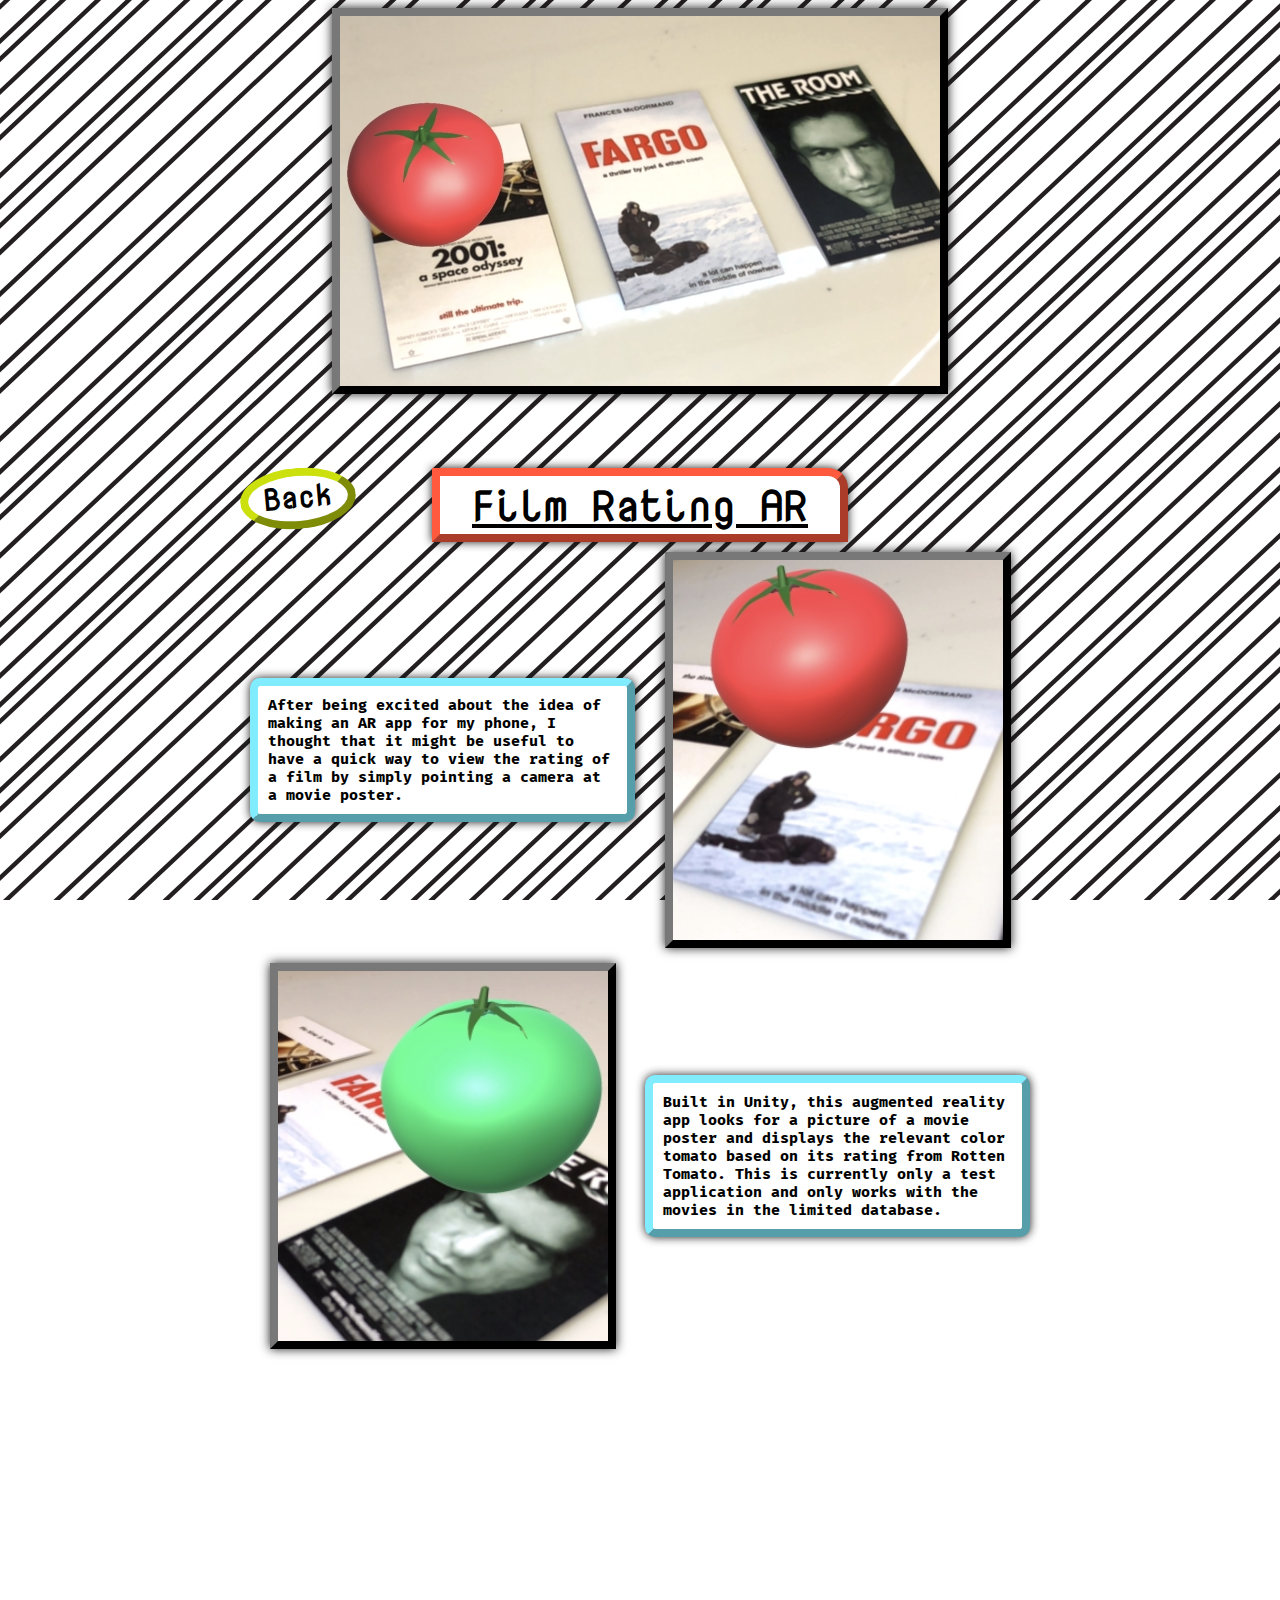
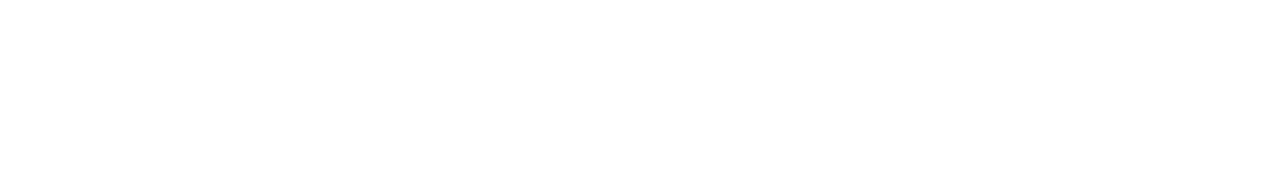
==== ar.html @ 45c635f2 "ar detail page, changed colors, added github links" ====
<!DOCTYPE html>
<html lang="en">

<head>
    <meta charset="UTF-8">
    <meta name="viewport" content="width=device-width, initial-scale=1.0">
    <meta http-equiv="X-UA-Compatible" content="ie=edge">
    <link href="https://fonts.googleapis.com/css?family=Nova+Mono|Fugaz+One|PT+Sans|Limelight|Fira+Mono|Ubuntu+Condensed" rel="stylesheet">
    <link rel="stylesheet" href="style.css">
    <title>Film Rating AR</title>
</head>

<body>
    <main class="ar detail">
        <div class="wrapper">

            <div id="head">
                <img class="ar big" src="images\ar-big.jpg">
            </div>
            <div class="text">
                <div class="detail-top">
                    <div id="home">
                        <a id="home-link" href="\index.html">Back</a>
                    </div>
                    <div id="projects-head">
                        <h2>Film Rating AR</h2>
                    </div>

                </div>

                <div class="ar detail-middle">
                    <div class="project-detail">
                        <p id="p1">After being excited about the idea of making an AR app for my phone, I thought that it might be useful
                            to have a quick way to view the rating of a film by simply pointing a camera at a movie poster.</p>
                        <div class="ar window" id="notes-2"></div>
                        <p id="p2">Built in Unity, this augmented reality app looks for a picture of a movie poster and displays the
                            relevant color tomato based on its rating from Rotten Tomato. This is currently only a test application
                            and only works with the movies in the limited database.</p>
                        <div class="ar window" id="notes-3"></div>

                    </div>


                </div>

            </div>
        </div>

    </main>






    </div>
</body>
---- style.css ----
.wrapper {
    display: flex;
    justify-content: center;
    flex-direction: column;
    min-width: 300px;
} 

html {
    background-image: url("images/lines-vector-3.svg");
    background-attachment: fixed;
    background-repeat: no-repeat;
    background-size: cover;
}

img#steve {
    align-self: center;
    width: 50rem;
    height: 30rem;
    z-index: 1;
    border: 8px outset #242424;
    box-shadow: 0 0 20px rgba(22, 21, 21, 0.952); 
}


#head {
    display: flex;
    align-self: center;
}

.chars {
    color: white;
    font-size: 280px;
    font-weight: bolder;
    z-index: -2;
}

.chars.open-brace {
    grid-area: 1 / 1 / 11 / 2;
}

.chars.close-brace {
    float: right;
}

.chars.semi-colon {
    float: right; 
}


a {
    height: inherit;
    color: black;
}

img.link {
    width: 60px;
    margin: 15px;
    padding: 3px;
    border-radius: 50%;
    background-color: #FFF;
    box-shadow: 0 0 10px #000;

}

a#linked img.link {
    border-radius: 10px;
}

a#mail img.link {
    border-radius: 95%;
}

div.media-links {
    grid-area: 2 / 9 / 5 / 10;
    width: 110px;
}

.link {
    align-self: center;
    height: inherit;
}



div.text {
    position: relative;
    align-self: center;
    max-width: 800px;
    min-width: 800px;
}

div.top {
    display: grid;
    grid-template-columns: repeat(10, 10%);
    grid-template-rows: repeat(8, 12.5%);
}

div.intro {
    grid-area: 1 / 3 / 5 / 8;
    display: grid;
    grid-template-columns: 50% 50%;
    grid-template-rows: 1fr 1fr 4fr;
    align-self: left;
    margin: 10px 0;
    padding: 10px;
    width: 400px;
    background: white;
    border: 8px outset #82ECFF;
    border-top-left-radius: 50px;
    box-shadow: 0 0 10px rgba(22, 21, 21, 0.952); 
    z-index: 1;
    
}

h1#name {
    grid-area: 1 / 1 / 1 / 2;
    color: #b366b3;
    margin: auto;
    font-family: 'Ubuntu Condensed', sans-serif;
    align-self: center;
}

h2#dev {
    grid-area: 2 / 1 / 2 / 3;
    margin: 0;
    align-self: top;
    font-family: 'Fugaz One', cursive;
}
#shape {
    grid-area: 1 / 2 / 3 / 3;
    width: 130px;
    position: relative;
    left: 50px;
    height: 80px;
    background-image: url("images/lines-vector-3.svg");
    background-attachment: fixed;
    border: 5px solid #CBE00D;
    border-top-right-radius: 30%;
    border-bottom-left-radius: 80%;
    box-shadow: inset 0 0 10px rgba(22, 21, 21, 0.952); 
}

p#bio {
    grid-area: 3 / 1 / 3 / 3;
    text-align: center;
}

#projects-head {
    grid-area: 5 / 4 / 8 / 4;
    margin: auto;
    width: 280px;
    font-family: 'Nova Mono', monospace;
    text-decoration: underline;
    font-size: 30px;
    background: #FFF;
    border: 8px outset #CBE00D;
    box-shadow: 0 0 10px rgba(22, 21, 21, 0.952); 
    border-top-right-radius: 20px;
}

#projects-head h2 {
    text-align: center;
    margin: 0;
}

div.projects {
    display: grid;
    grid-template-columns: repeat(10, 10%);
    grid-template-rows: repeat(20, 5%);
    grid-gap: 8px;
    margin-top: 10px;
}

.project-title {
    padding: 10px;
    margin: auto;
    font-family: 'Nova Mono', monospace;
    text-decoration: underline;
    font-size: 30px;
    background: #FFF;
    border: 8px outset #FF5A3E;
    box-shadow: 0 0 10px rgba(22, 21, 21, 0.952); 
    z-index: 2;
}

.tropple.detail-link {
    grid-area: 1 / 1 / 3 / 4;
    margin: auto;
    z-index: 2;
}

a .project-title:hover {
    color:  #FF5A3E;
    border-style: inset;
}


.project-title:hover {
    border-style: inset;
}



.project-img {
    margin: auto;
    padding: 10px;
    width: 300px;
    background: #FFF;
    border: 8px outset #82ECFF;
    box-shadow: 0 0 10px rgba(22, 21, 21, 0.952); 
}

.project-img:hover {
    border-style: inset;
}

.img-link.tropple {
    grid-area: 2 / 2 / 7 / 6;
    
}

tropple.detail-link {
    transform: rotateZ(-5deg);
}

.tropple.title-wrapper {
    grid-area: 1 / 1 / 4 / 4;
    margin: auto;
    transform: rotateZ(-5deg);
    border-bottom-right-radius: 10%;
}

.tropple.project-title {
    font-size: 28px;
    transform: rotateZ(-5px);
    border-bottom-right-radius: 30px;
    border-top-left-radius: 40px;
}

.tropple.project-img {
    grid-area: 2 / 2 / 7 / 6;
}


.vm.title-wrapper {
    grid-area: 5 / 7 / 6 / 11;
    margin: auto;
    transform: rotateZ(5deg);
    border-bottom-right-radius: 10%;
}


.vm.project-title {
    grid-area: 5 / 7 / 6 / 11;
    font-size: 28px;
    transform: rotateZ(5deg);
    border-style: outset;
    border-bottom-left-radius: 20px;
    border-top-right-radius: 50px;
}

.vm.project-img {
    grid-area: 5 / 6 / 9 / 11;
}

.np.title-wrapper {
    grid-area: 7 / 1 / 9 / 5;
    font-size: 24px;
    margin: auto;
    transform: rotateZ(-5deg);
    border-bottom-right-radius: 20px;
    border-top-left-radius: 40px;
}

.np.project-title {
    grid-area: 5 / 1 / 7 / 5;
    font-size: 24px;
    transform: rotateZ(-5deg);
    border-bottom-right-radius: 20px;
    border-top-left-radius: 40px;
}

.np.project-img {
    grid-area: 8 / 2 / 12 / 6;
}


.ar.title-wrapper {
    grid-area: 9 / 7 / 12 / 11;
    margin: auto;
}

.ar.project-title {
    font-size: 26px;
    padding: 12px;
    transform: rotateZ(7deg);
    border-bottom-left-radius: 20px;
    border-top-right-radius: 50px;
}

.ar.project-img {
    grid-area: 10 / 6 / 15 / 11;
}


p {
    font-family: 'Fira Mono', monospace;
    position: relative;
    font-size: 20px;
    font-weight: 700;
    max-width: 400px;
    align-self: center;
}

#head {
    position: relative;
}

#git.info.detail {
    position: absolute;
    bottom: 0;
    right: 0;
    z-index: 2;
}

/* TROPPLE */

img.big {
    align-self: center;
    width: 600px;
    border: 8px outset #242424;
    box-shadow: 0 0 10px rgba(22, 21, 21, 0.952); 
    z-index: 2;
}

div.detail-top {
    display: grid;
    grid-template-columns: repeat(5, 1fr);
    grid-template-rows: 1fr 1fr;
}

div#home {
    grid-row-start: 2;
    grid-column-start: 1;
    top: 200px;
    width: 100px;
    height: 45px;
    right: 150px;
    font-family: 'Nova Mono', monospace;
    font-size: 30px;
    font-weight: 700;
    text-decoration: none;
    text-align: center;
    background-color: white;
    border: 8px outset #CBE00D;
    border-radius: 100%;
    transform: rotateZ(-5deg);
}

#home:hover {
    border-style: inset;
    text-decoration: underline;
}

#home a {
    text-decoration: none;
}

main.detail #projects-head {
    grid-area: 2 / 2 / 3 / 5;
    border-color: #FF5A3E;
    border-style: outset;
    box-shadow: 0 0 10px rgba(22, 21, 21, 0.952);
    z-index: -2;
}

div.window {
    border-style: outset;
}

div#notes-1.window {
    width: 820px;
    height: 1100px;
    top: 20%;
    left: 50%; 
    margin-left: -410px;
    position: absolute;
    background-image: url("images/tropple-notes-big.jpg");
    background-attachment: fixed;
    background-position: center;
    background-repeat: no-repeat;
    z-index: -2;
    border-style: none;
    box-shadow: inset 0 0 10px rgba(22, 21, 21, 0.952);
    border-top-left-radius: 10px;
    border-radius: 20px;
}


div.project-detail {
    display: grid;
    grid-template-columns: 1fr 1fr;
    grid-template-rows: 1fr 1fr 1fr;
    grid-gap: 10px;
    margin: 10px;   
}

div.project-detail p{
    padding: 10px;
    font-size: 15px;
    background: #FFF;
    border: 8px outset #82ECFF;
    border-radius: 10px;
    box-shadow: 0 0 10px rgba(22, 21, 21, 0.952);
}

div#notes-2.window {
    width: 330px;
    height: 220px;
    margin: auto;
    background-image: url("images/tropple-perspective-2.png");
    background-size: 100%;
    border: 8px outset #242424;
    z-index: 1;
    box-shadow: 0 0 10px rgba(22, 21, 21, 0.952);
}

div#notes-3.window {
    width: 330px;
    height: 220px;
    margin: auto;
    background-image: url("images/tropple-dealt-damage.png");
    background-size: 100%;
    border: 8px outset #242424;
    z-index: 1;
    box-shadow: 0 0 10px rgba(22, 21, 21, 0.952);
}

div#notes-4.window {
    width: 330px;
    height: 180px;
    margin: auto;
    background-image: url("images/tropple-code-2.png");
    background-size: 100%;
    border: 8px outset #242424;
    z-index: 1;
    box-shadow: 0 0 10px rgba(22, 21, 21, 0.952);
}

#p1 {
    grid-area: 1 / 1 / 2 / 2;
}

#p2 {
    grid-area: 2 / 2 / 3 / 3;
}

#p3 {
    grid-area: 3 / 1 / 3 / 2;
}

/* Vending Machine */

img.vm.big {
    height: 400px;
    width: auto;
}

main.vm #projects-head {
    font-size: 28px;
    width: 400px;
}

.vm.window#notes-2 {
    background-image: url("images/vm-screen.png");

}

.vm.window#notes-3 {
    max-height: 200px;
    background-image: url("images/vm-sold-out.png");
}

.vm.window#notes-4 {
    background-image: url("images/vm-end-transaction.png");
}

.vm.window#notes-1 {
    background-image: url("images/oop-notes-big-2.jpg");
    width: 760px;
    height: 1100px;
    top: 20%;
    left: 50%; 
    margin-left: -380px;
}

/* National Parks */

img.np.big {
    height: 350px;
    width: auto;
}

main.np #projects-head {
    font-size: 28px;
    width: 400px;
}

.np.window#notes-2 {
    background-image: url("images/np-search.png");
}

.np.window#notes-3 {
    max-height: 170px;
    background-image: url("images/np-query.png");
}

.np.window#notes-4 {
    background-image: url("images/np-betty-books.png");
    height: 150px;
}

.np.window#notes-1 {
    background-image: url("images/notes-normalization.jpg");
    width: 750px;
    height: 950px;
    top: 20%;
    left: 50%; 
    margin-left: -375px;
}


/* Film AR */


main.ar #projects-head {
    font-size: 28px;
    width: 400px;
}

.ar.window#notes-2 {
    background-image: url("images/ar-red.jpg");
    background-size: 100%;
    height: 380px;
}

.ar.window#notes-3 {
    height: 370px;
    background-image: url("images/ar-green.jpg");
}

.ar.window#notes-1 {
    background-image: url("images/notes-normalization.jpg");
    width: 750px;
    height: 950px;
    top: 20%;
    left: 50%; 
    margin-left: -375px;
}
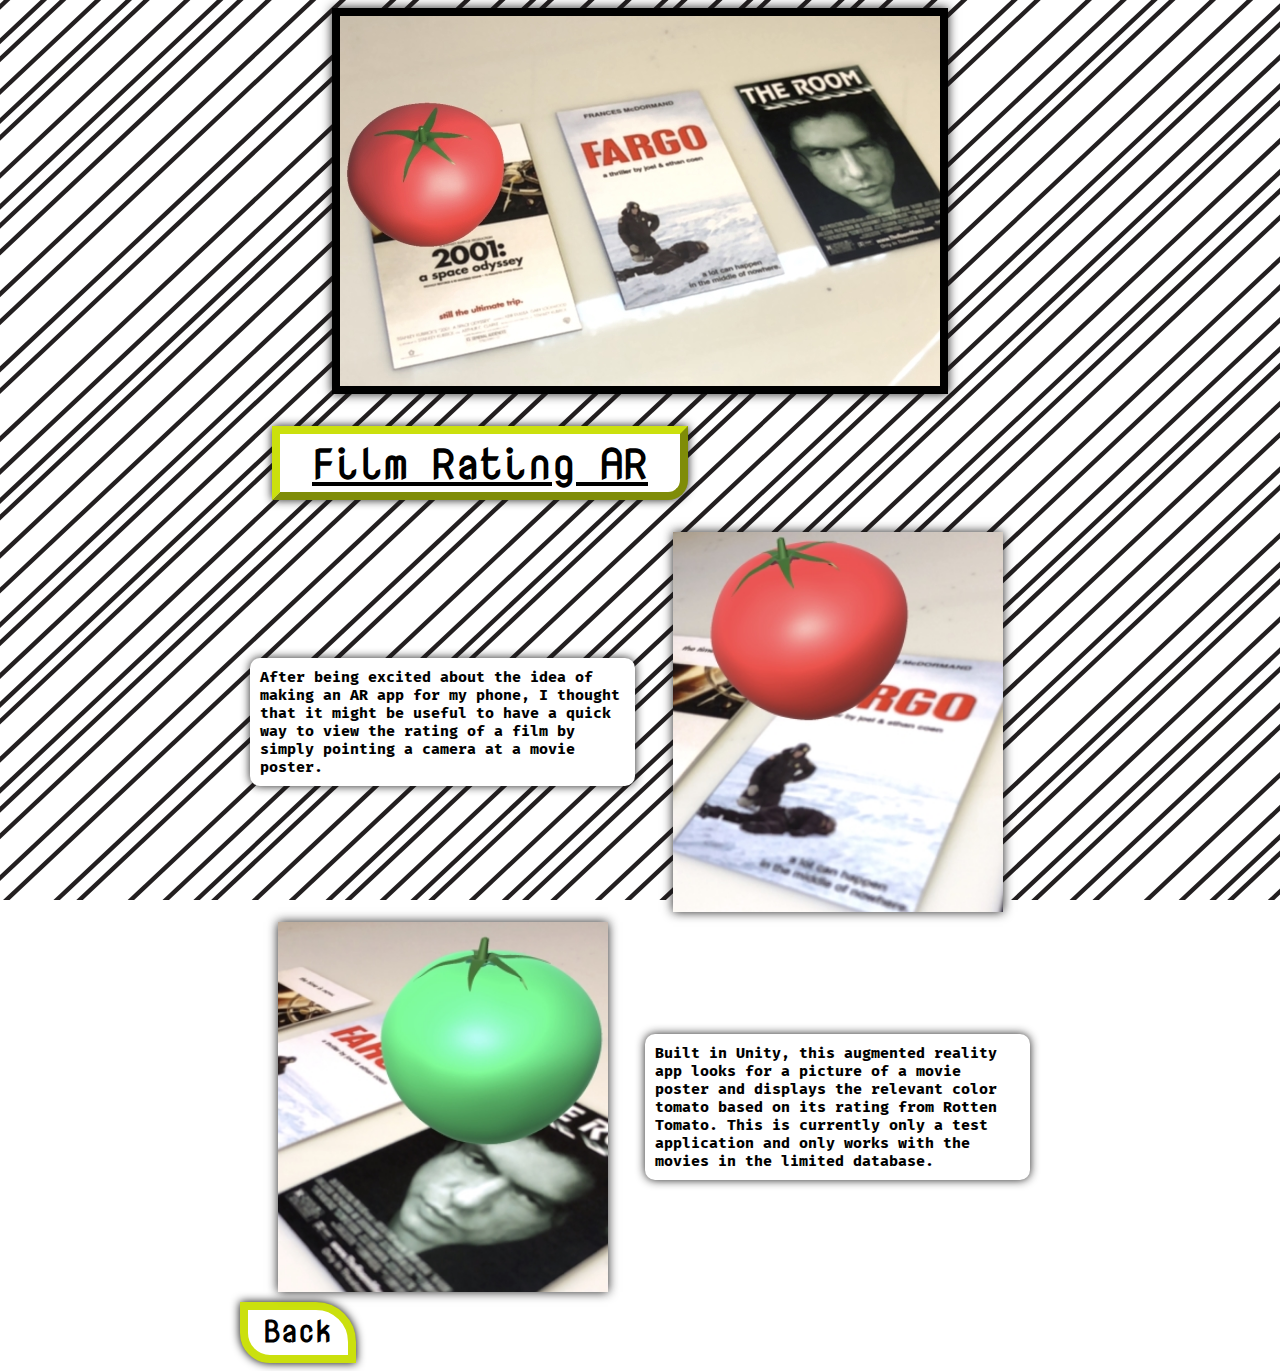
==== commit 2bdae91c: "home page is mobile ready" ====
--- a/ar.html
+++ b/ar.html
@@ -5,7 +5,7 @@
     <meta charset="UTF-8">
     <meta name="viewport" content="width=device-width, initial-scale=1.0">
     <meta http-equiv="X-UA-Compatible" content="ie=edge">
-    <link href="https://fonts.googleapis.com/css?family=Nova+Mono|Fugaz+One|PT+Sans|Limelight|Fira+Mono|Ubuntu+Condensed" rel="stylesheet">
+    <link href="https://fonts.googleapis.com/css?family=Nova+Mono|Fugaz+One|Fira+Mono" rel="stylesheet">
     <link rel="stylesheet" href="style.css">
     <title>Film Rating AR</title>
 </head>
@@ -19,9 +19,7 @@
             </div>
             <div class="text">
                 <div class="detail-top">
-                    <div id="home">
-                        <a id="home-link" href="\index.html">Back</a>
-                    </div>
+
                     <div id="projects-head">
                         <h2>Film Rating AR</h2>
                     </div>
@@ -42,7 +40,9 @@
 
 
                 </div>
-
+                <div id="home">
+                    <a id="home-link" href="\index.html">Back</a>
+                </div>
             </div>
         </div>
 
--- a/style.css
+++ b/style.css
@@ -1,8 +1,7 @@
 .wrapper {
+    margin: auto;
     display: flex;
-    justify-content: center;
     flex-direction: column;
-    min-width: 300px;
 } 
 
 html {
@@ -12,12 +11,108 @@
     background-size: cover;
 }
 
+body {
+
+}
+
+@media screen and (max-width: 600px) {
+    img#steve {
+        display: none;
+    }
+
+    div.top {
+        position: relative;
+        flex-direction: row-reverse;
+        flex-wrap: wrap;
+        justify-content: center;
+    }
+
+    .chars {
+        display: none;
+    }
+
+    div.intro {
+        display: flex;
+        flex-direction: column;
+        width: 100vw;
+        align-self: flex-start;
+        max-height: 300px;
+        margin: 10px;
+        border-radius: 10px;
+        border-bottom-right-radius: 120px;
+    }
+
+    div#media-links {
+        display: flex;
+        flex-direction: row;
+        flex-wrap: nowrap;
+        margin: auto;
+    }
+
+    #shape {
+        display: none;
+    }
+
+    h1#name {
+        grid-area: 1 / 1 / 1 / 3;
+    }
+
+    h2#dev {
+        grid-area: 2 / 1 / 2 / 3;
+    }
+
+    p#bio {
+        grid-area: 3 / 1 / 3 / 3;
+    }
+
+    div.projects {
+        width: 100%;
+        display: flex;
+        flex-direction: column;
+        align-content: space-between;
+    }
+
+    div#projects-head {
+        margin-bottom: 10px;
+
+    }
+
+    div.title-wrapper {
+        text-align: center;
+        margin: 10px;
+    }
+
+    img.project-img {
+    }
+
+
+}
+
+@media screen and (min-width: 601px) and (max-width: 992px) {
+    img#steve {
+        width: 100vw;
+        border-style: unset;
+    }
+
+    div.projects {
+        margin: auto;
+        width: 100vw;
+    }
+
+    img.project-img {
+        width: 100%;
+    }
+
+}
+
 img#steve {
-    align-self: center;
-    width: 50rem;
-    height: 30rem;
+    margin: auto;
+    width: 70vw;
+    max-width: 780px;
+    min-width: 700px;
+    height: auto;
     z-index: 1;
-    border: 8px outset #242424;
+    border: 10px solid #000;
     box-shadow: 0 0 20px rgba(22, 21, 21, 0.952); 
 }
 
@@ -29,17 +124,16 @@
 
 .chars {
     color: white;
-    font-size: 280px;
+    font-size: 300px;
     font-weight: bolder;
-    z-index: -2;
 }
 
 .chars.open-brace {
-    grid-area: 1 / 1 / 11 / 2;
+
 }
 
 .chars.close-brace {
-    float: right;
+    float: left;
 }
 
 .chars.semi-colon {
@@ -70,9 +164,25 @@
     border-radius: 95%;
 }
 
-div.media-links {
-    grid-area: 2 / 9 / 5 / 10;
-    width: 110px;
+
+a#linked img.link:hover {
+    box-shadow: 0 0 10px #23c1c1;
+}
+
+a#mail img.link:hover {
+    box-shadow: 0 0 10px #af3067;
+}
+
+a#git img.link:hover {
+    box-shadow: 0 0 10px #CBE00D;
+}
+
+@media screen and (min-width: 991px) {
+    div#media-links {
+    display: flex;
+    flex-direction: column;
+    margin-left: 30px;
+    }
 }
 
 .link {
@@ -80,80 +190,144 @@
     height: inherit;
 }
 
-
-
 div.text {
     position: relative;
     align-self: center;
+    width: 100vw;
     max-width: 800px;
-    min-width: 800px;
 }
 
 div.top {
-    display: grid;
-    grid-template-columns: repeat(10, 10%);
-    grid-template-rows: repeat(8, 12.5%);
+    display: flex;
+    flex-direction: row;
+    justify-content: space-between;
 }
 
 div.intro {
-    grid-area: 1 / 3 / 5 / 8;
-    display: grid;
-    grid-template-columns: 50% 50%;
-    grid-template-rows: 1fr 1fr 4fr;
-    align-self: left;
-    margin: 10px 0;
+    box-sizing: border-box;
     padding: 10px;
-    width: 400px;
-    background: white;
-    border: 8px outset #82ECFF;
-    border-top-left-radius: 50px;
+    background-color: #FFF;  
     box-shadow: 0 0 10px rgba(22, 21, 21, 0.952); 
     z-index: 1;
+}
+
+@media screen and (min-width: 601px) {
+    h1#name {
+        grid-area: 1 / 1 / 1 / 2;
+    }
+
+    h2#dev {
+        grid-area: 2 / 1 / 2 / 2;
+    }
+
+    div.intro {
+        box-sizing: border-box;
+        display: grid;
+        grid-template-columns: 2fr 1fr;
+        grid-template-rows: 1fr 1fr 4fr;
+        padding: 10px;
+        background-color: #FFF;
+        width: 28rem;
+        border-radius: 10px;
+        border-bottom-right-radius: 160px;
+    }
+
+    p#bio {
+        grid-area: 3 / 1 / 3 / 4;
+    }
+
+    div.projects {
+        display: grid;
+        grid-template-columns: repeat(10, 1fr);
+        grid-template-rows: repeat(10, 1fr);
+        grid-gap: 8px;
+        width: 100vw;
+        max-width: 800px;
+        margin-top: 10px;
+    }
+
+    .tropple.title-wrapper {
+        grid-area: 1 / 1 / 3 / 5;
+        margin: auto;
+        z-index: 2;
+    }
+
+    .vm.title-wrapper {
+        grid-area: 2 / 7 / 4 / 11;
+        margin: auto;
+        z-index: 2;
+    }
+
+    .np.title-wrapper {
+        grid-area: 4 / 1 / 6 / 5;
+        font-size: 24px;
+        margin: auto;
+        z-index: 2;
+    }
+
+    .ar.title-wrapper {
+        grid-area: 5 / 7 / 7 / 11;
+        margin: auto;
+        z-index: 2;
+    }
+
+    .tropple.project-img {
+        grid-area: 2 / 1 / 4 / 5;
+    }
     
+    .vm.project-img {
+        grid-area: 3 / 7 / 6 / 11;
+    }
+    
+    .np.project-img {
+        grid-area: 5 / 1 / 7 / 5;
+    }
+    
+    .ar.project-img {
+        grid-area: 6 / 7 / 10 / 11;
+    }
 }
 
 h1#name {
-    grid-area: 1 / 1 / 1 / 2;
-    color: #b366b3;
+    color: #3E1929;
+    font-size: 36px;
+    text-align: center;
     margin: auto;
     font-family: 'Ubuntu Condensed', sans-serif;
     align-self: center;
 }
 
 h2#dev {
-    grid-area: 2 / 1 / 2 / 3;
     margin: 0;
     align-self: top;
+    text-align: center;
     font-family: 'Fugaz One', cursive;
 }
+
 #shape {
     grid-area: 1 / 2 / 3 / 3;
     width: 130px;
     position: relative;
-    left: 50px;
     height: 80px;
     background-image: url("images/lines-vector-3.svg");
+    background-color: #FFF;
     background-attachment: fixed;
-    border: 5px solid #CBE00D;
+    border: 6px solid #CBE00D;
     border-top-right-radius: 30%;
     border-bottom-left-radius: 80%;
     box-shadow: inset 0 0 10px rgba(22, 21, 21, 0.952); 
 }
 
-p#bio {
-    grid-area: 3 / 1 / 3 / 3;
-    text-align: center;
-}
 
 #projects-head {
-    grid-area: 5 / 4 / 8 / 4;
+    grid-area: 1 / 4 / 2 / 6;
     margin: auto;
     width: 280px;
     font-family: 'Nova Mono', monospace;
     text-decoration: underline;
     font-size: 30px;
     background: #FFF;
-    border: 8px outset #CBE00D;
+    border: 8px solid #CBE00D;
     box-shadow: 0 0 10px rgba(22, 21, 21, 0.952); 
     border-top-right-radius: 20px;
 }
@@ -163,13 +337,6 @@
     margin: 0;
 }
 
-div.projects {
-    display: grid;
-    grid-template-columns: repeat(10, 10%);
-    grid-template-rows: repeat(20, 5%);
-    grid-gap: 8px;
-    margin-top: 10px;
-}
 
 .project-title {
     padding: 10px;
@@ -178,7 +345,7 @@
     text-decoration: underline;
     font-size: 30px;
     background: #FFF;
-    border: 8px outset #FF5A3E;
+    border: 7px solid #3E1929;
     box-shadow: 0 0 10px rgba(22, 21, 21, 0.952); 
     z-index: 2;
 }
@@ -189,118 +356,62 @@
     z-index: 2;
 }
 
-a .project-title:hover {
-    color:  #FF5A3E;
-    border-style: inset;
-}
 
 
 .project-title:hover {
-    border-style: inset;
+    box-shadow: 0 0 30px #3E1929;
 }
 
 
 
 .project-img {
-    margin: auto;
+    box-sizing: border-box;
     padding: 10px;
-    width: 300px;
+    width: 100%;
     background: #FFF;
-    border: 8px outset #82ECFF;
+    border-radius: 10px;
     box-shadow: 0 0 10px rgba(22, 21, 21, 0.952); 
 }
 
-.project-img:hover {
-    border-style: inset;
-}
-
-.img-link.tropple {
-    grid-area: 2 / 2 / 7 / 6;
-    
-}
-
-tropple.detail-link {
-    transform: rotateZ(-5deg);
-}
-
-.tropple.title-wrapper {
-    grid-area: 1 / 1 / 4 / 4;
-    margin: auto;
-    transform: rotateZ(-5deg);
-    border-bottom-right-radius: 10%;
-}
+
 
 .tropple.project-title {
     font-size: 28px;
     transform: rotateZ(-5px);
-    border-bottom-right-radius: 30px;
-    border-top-left-radius: 40px;
-}
-
-.tropple.project-img {
-    grid-area: 2 / 2 / 7 / 6;
-}
-
-
-.vm.title-wrapper {
-    grid-area: 5 / 7 / 6 / 11;
-    margin: auto;
-    transform: rotateZ(5deg);
-    border-bottom-right-radius: 10%;
-}
+    border-bottom-left-radius: 30px;
+    border-top-right-radius: 40px;
+}
+
+
+
+
 
 
 .vm.project-title {
-    grid-area: 5 / 7 / 6 / 11;
     font-size: 28px;
-    transform: rotateZ(5deg);
-    border-style: outset;
+    border-bottom-right-radius: 20px;
+    border-top-left-radius: 50px;
+}
+
+
+
+.np.project-title {
+    font-size: 28px;
     border-bottom-left-radius: 20px;
-    border-top-right-radius: 50px;
-}
-
-.vm.project-img {
-    grid-area: 5 / 6 / 9 / 11;
-}
-
-.np.title-wrapper {
-    grid-area: 7 / 1 / 9 / 5;
-    font-size: 24px;
-    margin: auto;
-    transform: rotateZ(-5deg);
+    border-top-right-radius: 40px;
+}
+
+
+
+
+
+.ar.project-title {
+    font-size: 28px;
+    padding: 12px;
     border-bottom-right-radius: 20px;
-    border-top-left-radius: 40px;
-}
-
-.np.project-title {
-    grid-area: 5 / 1 / 7 / 5;
-    font-size: 24px;
-    transform: rotateZ(-5deg);
-    border-bottom-right-radius: 20px;
-    border-top-left-radius: 40px;
-}
-
-.np.project-img {
-    grid-area: 8 / 2 / 12 / 6;
-}
-
-
-.ar.title-wrapper {
-    grid-area: 9 / 7 / 12 / 11;
-    margin: auto;
-}
-
-.ar.project-title {
-    font-size: 26px;
-    padding: 12px;
-    transform: rotateZ(7deg);
-    border-bottom-left-radius: 20px;
-    border-top-right-radius: 50px;
-}
-
-.ar.project-img {
-    grid-area: 10 / 6 / 15 / 11;
-}
+    border-top-left-radius: 50px;
+}
+
 
 
 p {
@@ -314,6 +425,7 @@
 
 #head {
     position: relative;
+    margin: auto;
 }
 
 #git.info.detail {
@@ -323,43 +435,56 @@
     z-index: 2;
 }
 
+
+#p1 {
+    grid-area: 1 / 1 / 2 / 2;
+}
+
+#p2 {
+    grid-area: 2 / 2 / 3 / 3;
+}
+
+#p3 {
+    grid-area: 3 / 1 / 3 / 2;
+}
+
+main.detail div.wrapper {
+    display: flex;
+    flex-direction: column;
+    justify-content: center;
+}
+
 /* TROPPLE */
 
 img.big {
     align-self: center;
     width: 600px;
-    border: 8px outset #242424;
+    border: 8px solid #000;
     box-shadow: 0 0 10px rgba(22, 21, 21, 0.952); 
     z-index: 2;
 }
 
-div.detail-top {
-    display: grid;
-    grid-template-columns: repeat(5, 1fr);
-    grid-template-rows: 1fr 1fr;
-}
 
 div#home {
-    grid-row-start: 2;
-    grid-column-start: 1;
-    top: 200px;
+    position: static;
+    bottom: 0;
     width: 100px;
     height: 45px;
-    right: 150px;
     font-family: 'Nova Mono', monospace;
     font-size: 30px;
     font-weight: 700;
     text-decoration: none;
     text-align: center;
     background-color: white;
-    border: 8px outset #CBE00D;
-    border-radius: 100%;
-    transform: rotateZ(-5deg);
+    border: 8px solid #CBE00D;
+    box-shadow: 0 0 10px #000;
+    border-top-right-radius: 40px;
+    border-bottom-left-radius: 30px;
+    z-index: 2;
 }
 
 #home:hover {
-    border-style: inset;
-    text-decoration: underline;
+    box-shadow: 0 0 10px #CBE00D;
 }
 
 #home a {
@@ -367,15 +492,17 @@
 }
 
 main.detail #projects-head {
-    grid-area: 2 / 2 / 3 / 5;
-    border-color: #FF5A3E;
+    margin: 2rem;
+    border-color: #CBE00D;
+    border-top-right-radius: 0;
+    border-bottom-right-radius: 20px;
     border-style: outset;
     box-shadow: 0 0 10px rgba(22, 21, 21, 0.952);
     z-index: -2;
 }
 
 div.window {
-    border-style: outset;
+
 }
 
 div#notes-1.window {
@@ -389,9 +516,10 @@
     background-attachment: fixed;
     background-position: center;
     background-repeat: no-repeat;
+    filter: blur(.1em);
     z-index: -2;
     border-style: none;
-    box-shadow: inset 0 0 10px rgba(22, 21, 21, 0.952);
+
     border-top-left-radius: 10px;
     border-radius: 20px;
 }
@@ -409,7 +537,6 @@
     padding: 10px;
     font-size: 15px;
     background: #FFF;
-    border: 8px outset #82ECFF;
     border-radius: 10px;
     box-shadow: 0 0 10px rgba(22, 21, 21, 0.952);
 }
@@ -420,7 +547,6 @@
     margin: auto;
     background-image: url("images/tropple-perspective-2.png");
     background-size: 100%;
-    border: 8px outset #242424;
     z-index: 1;
     box-shadow: 0 0 10px rgba(22, 21, 21, 0.952);
 }
@@ -431,7 +557,6 @@
     margin: auto;
     background-image: url("images/tropple-dealt-damage.png");
     background-size: 100%;
-    border: 8px outset #242424;
     z-index: 1;
     box-shadow: 0 0 10px rgba(22, 21, 21, 0.952);
 }
@@ -442,22 +567,10 @@
     margin: auto;
     background-image: url("images/tropple-code-2.png");
     background-size: 100%;
-    border: 8px outset #242424;
     z-index: 1;
     box-shadow: 0 0 10px rgba(22, 21, 21, 0.952);
 }
 
-#p1 {
-    grid-area: 1 / 1 / 2 / 2;
-}
-
-#p2 {
-    grid-area: 2 / 2 / 3 / 3;
-}
-
-#p3 {
-    grid-area: 3 / 1 / 3 / 2;
-}
 
 /* Vending Machine */
 
@@ -556,4 +669,9 @@
     top: 20%;
     left: 50%; 
     margin-left: -375px;
-}+}
+
+div.ar div.project-detail {
+    grid-template-rows: 1fr;
+}
+
